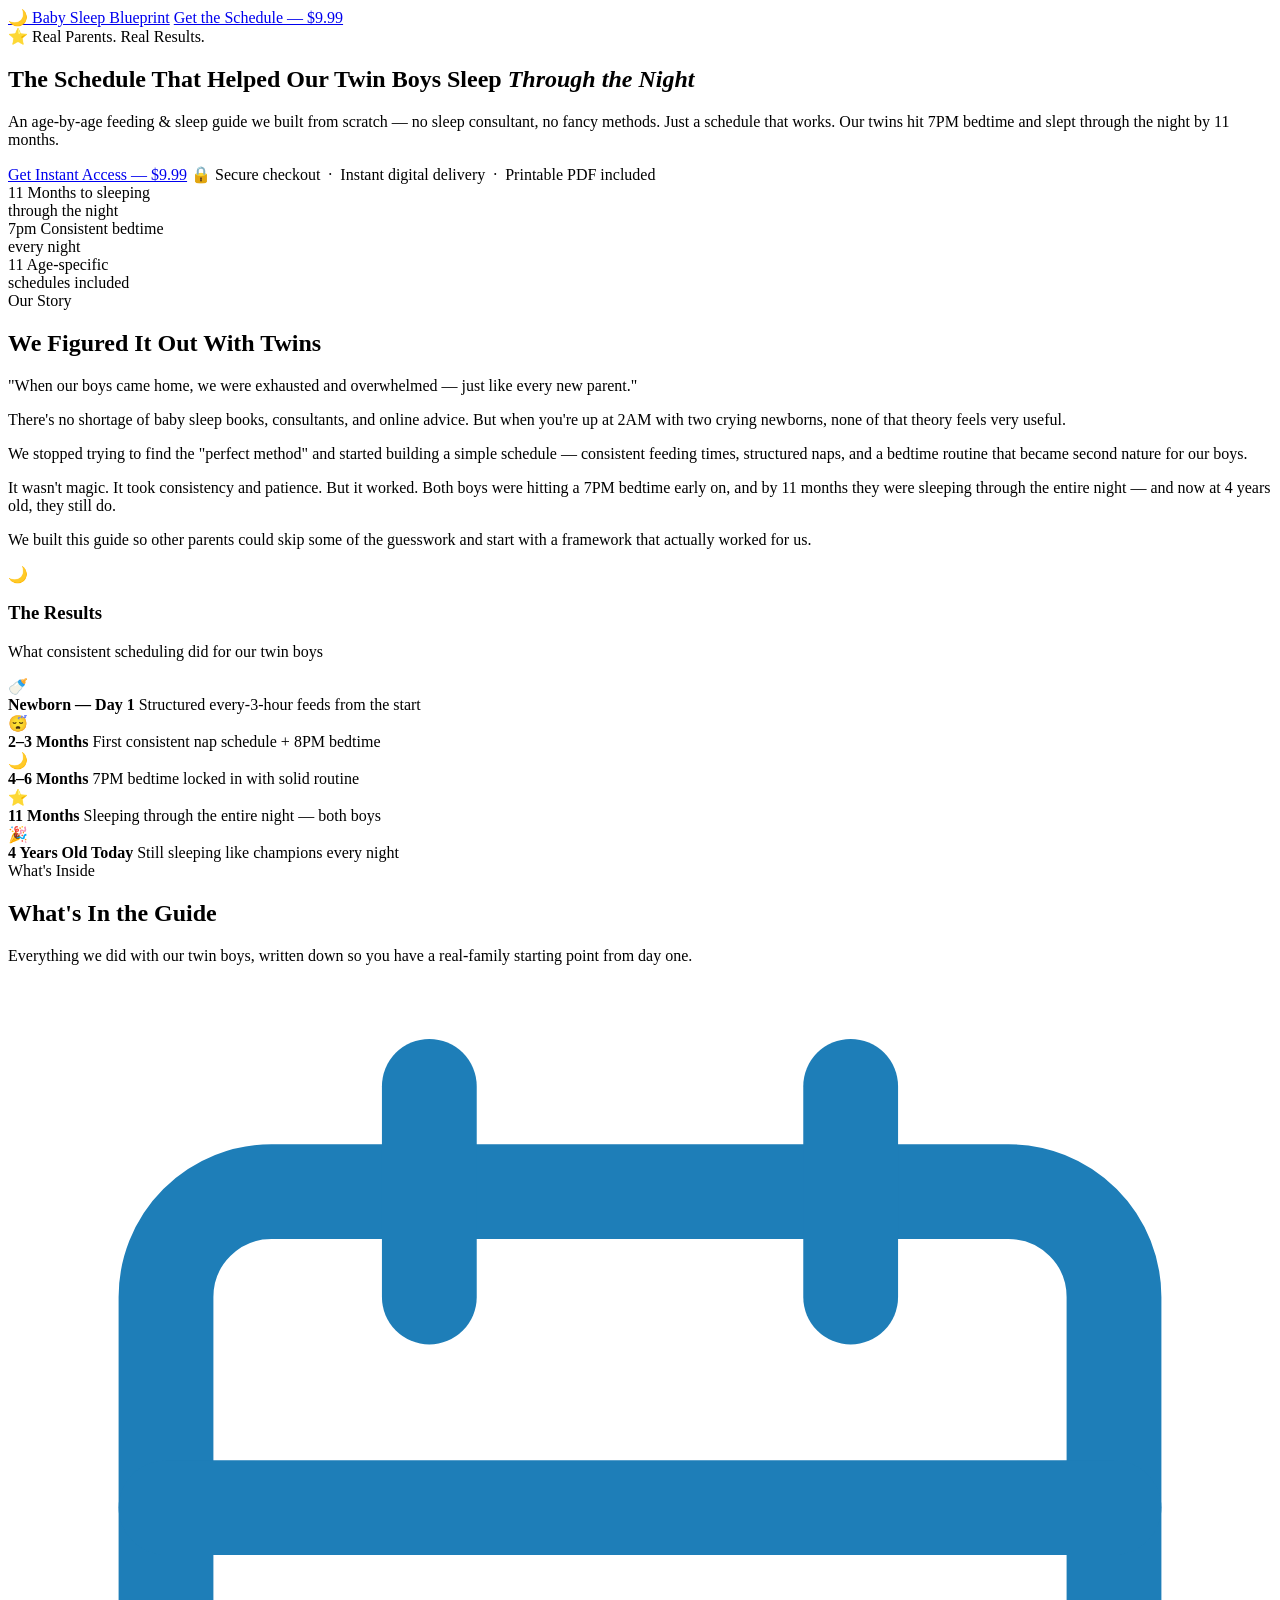
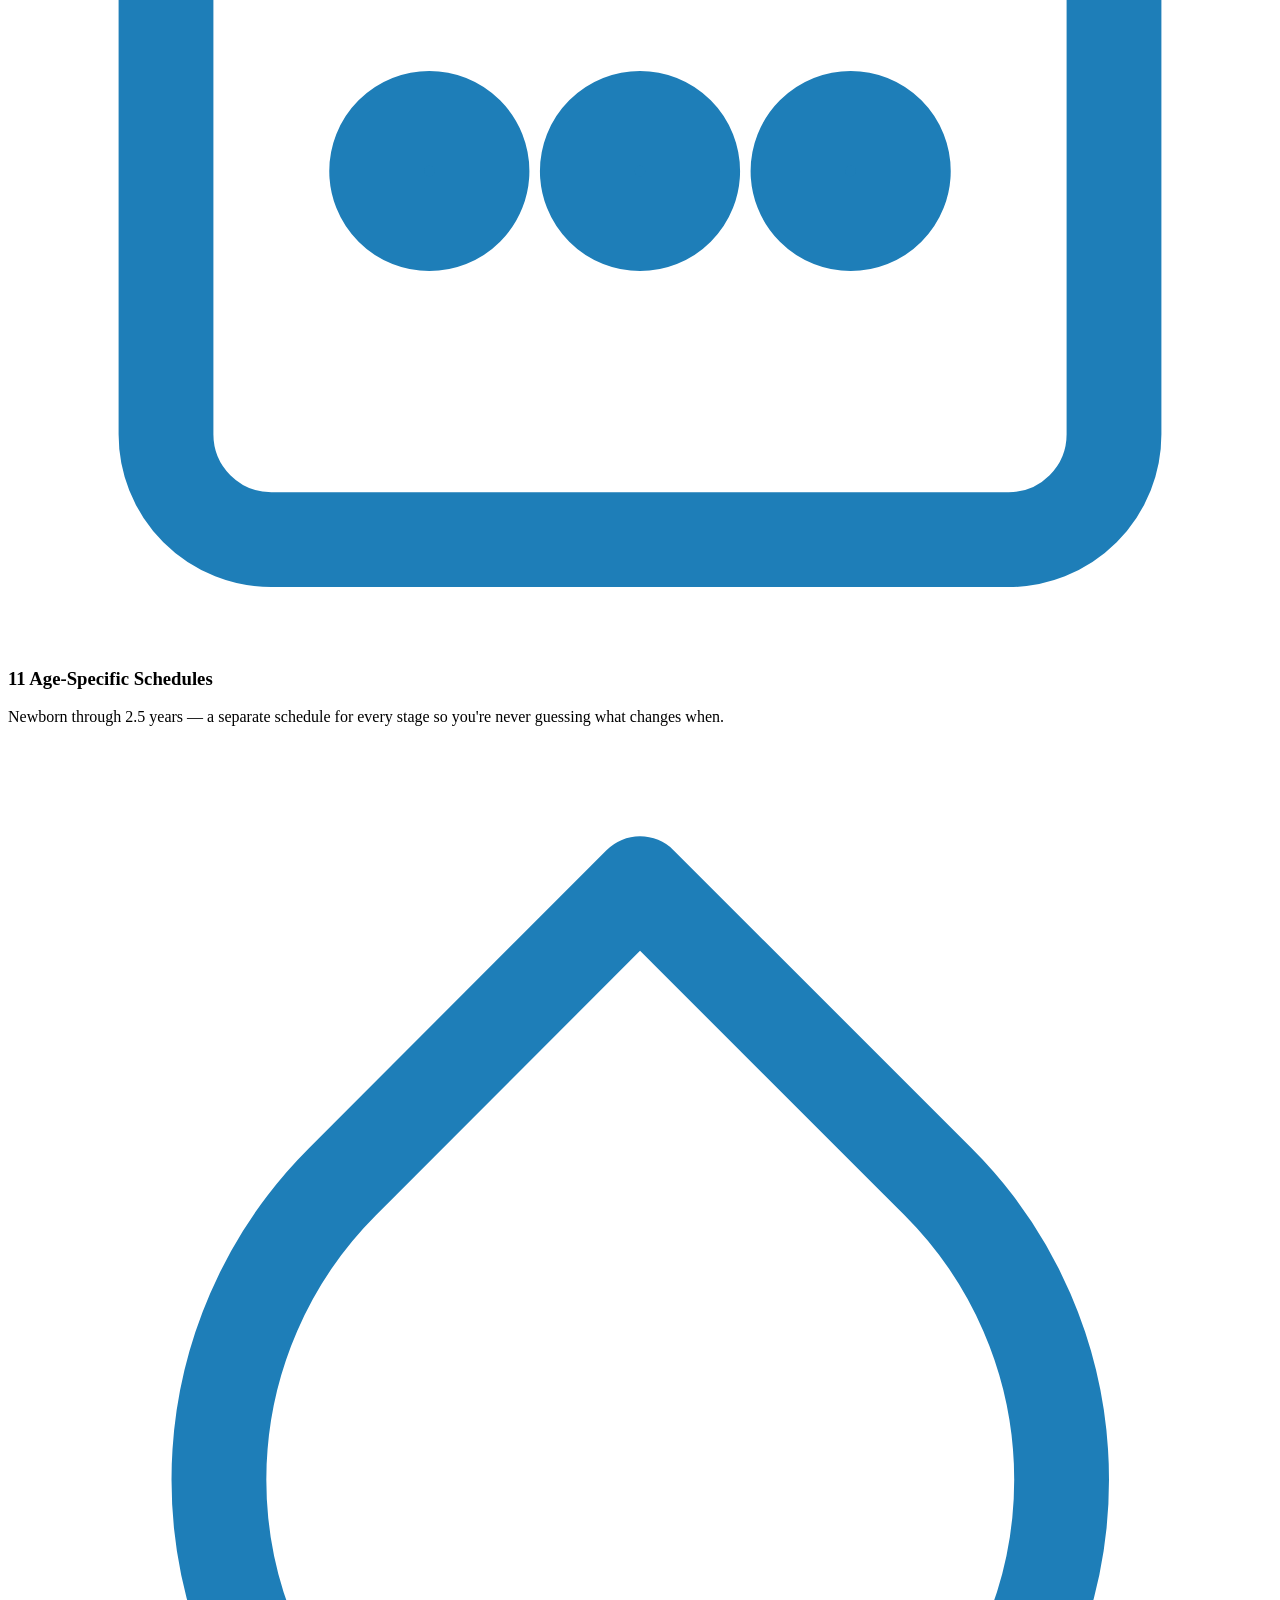
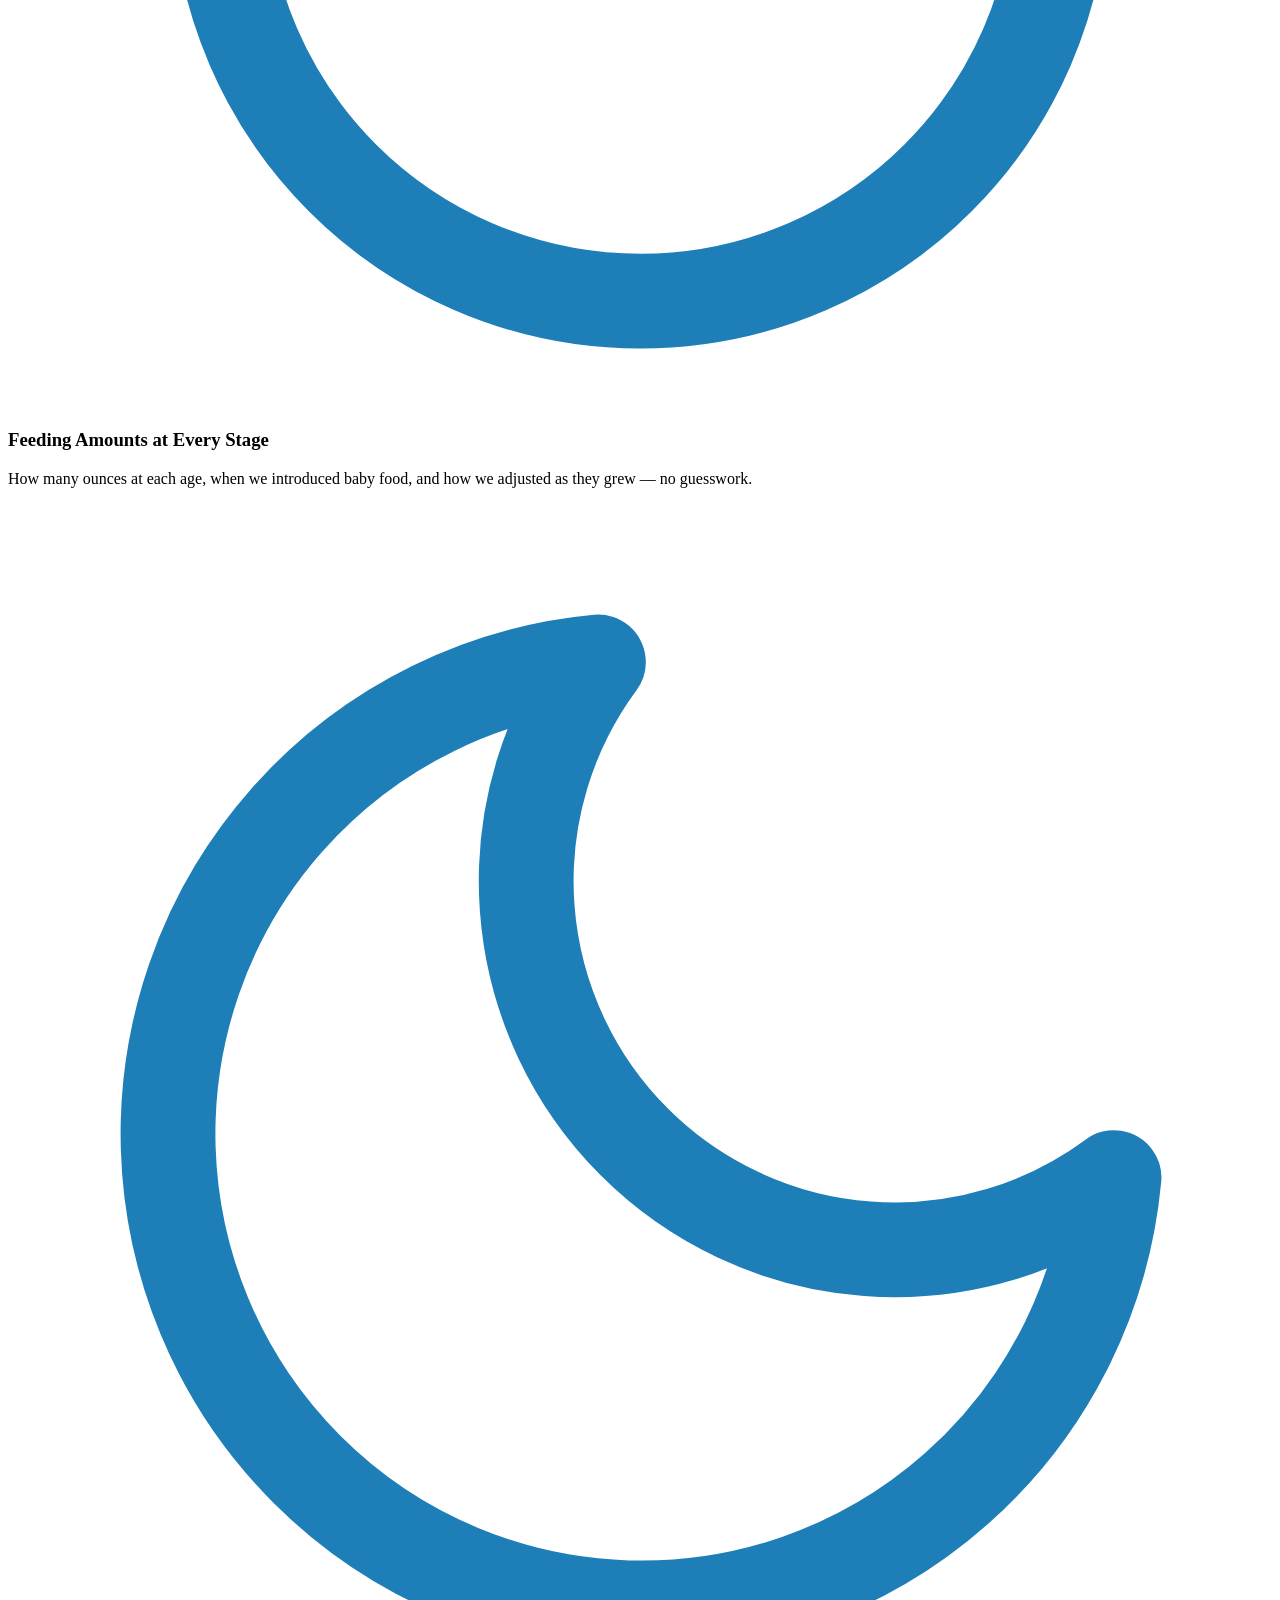
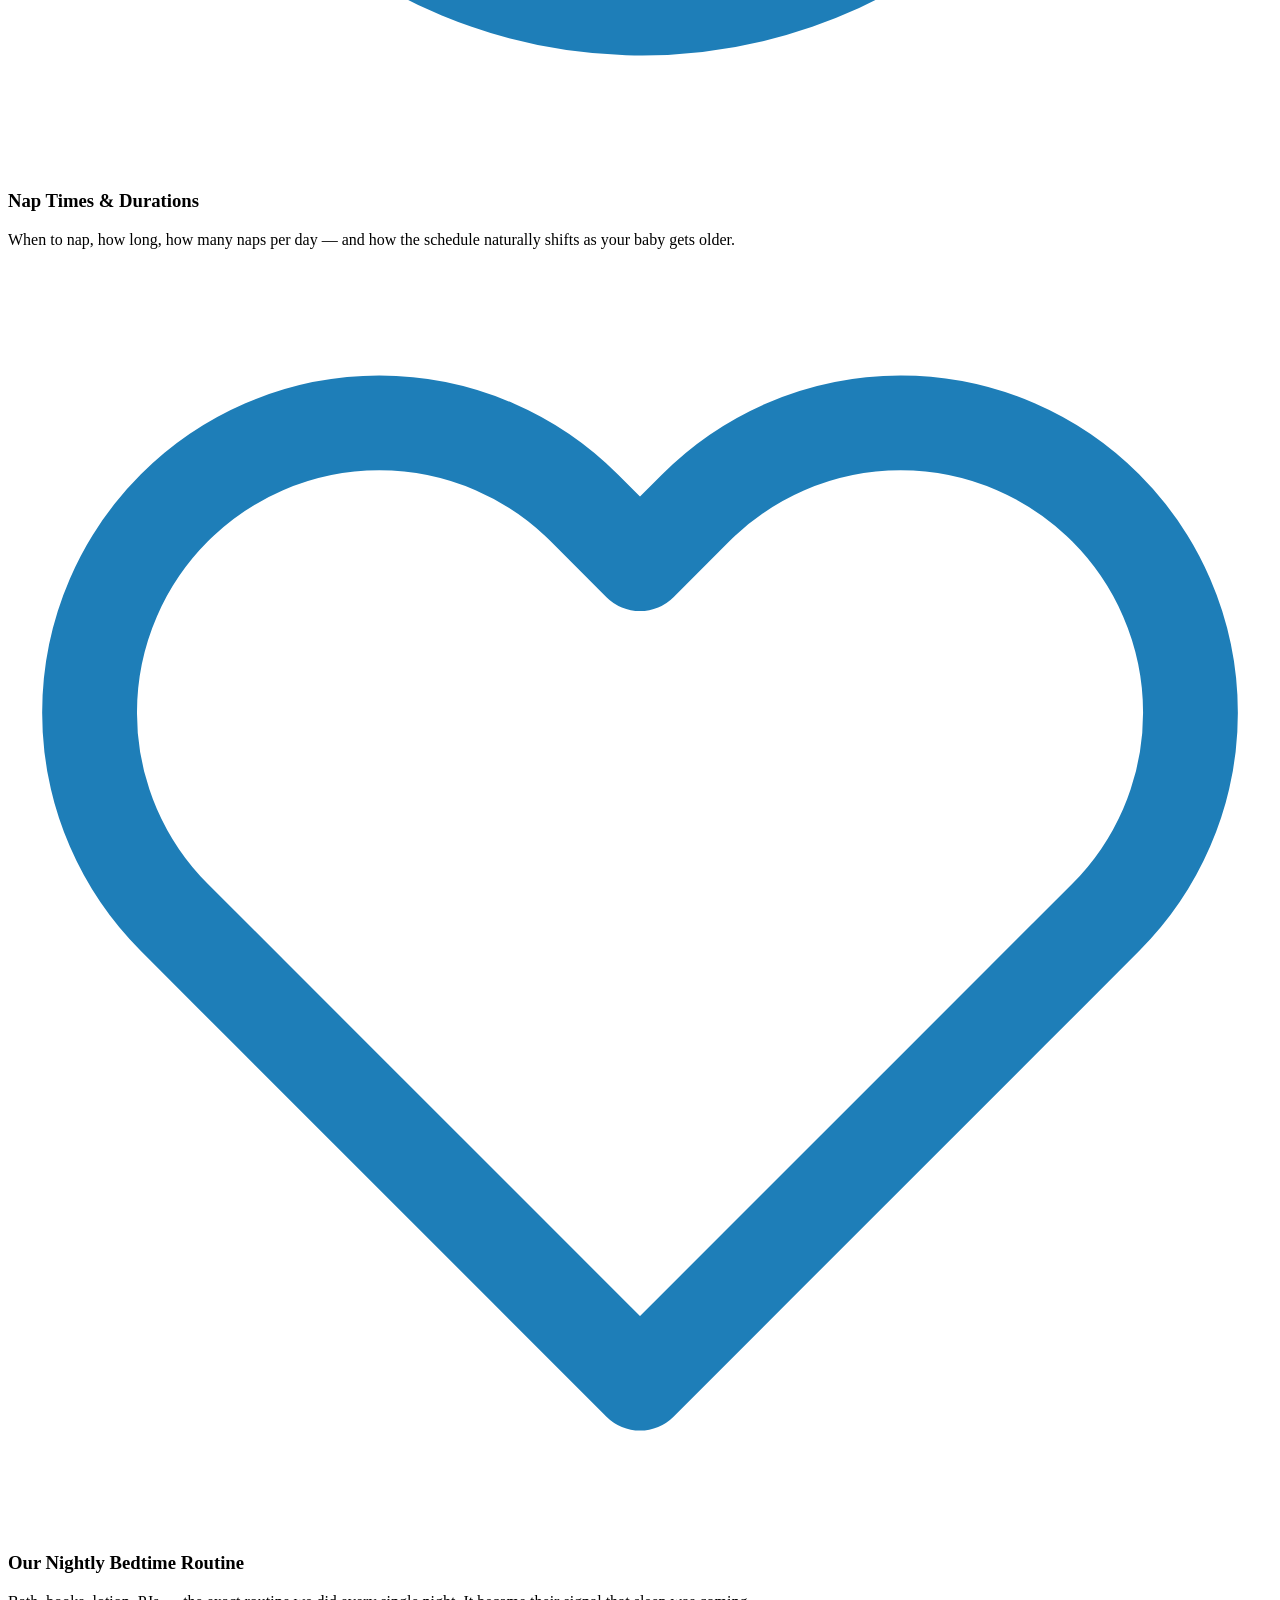
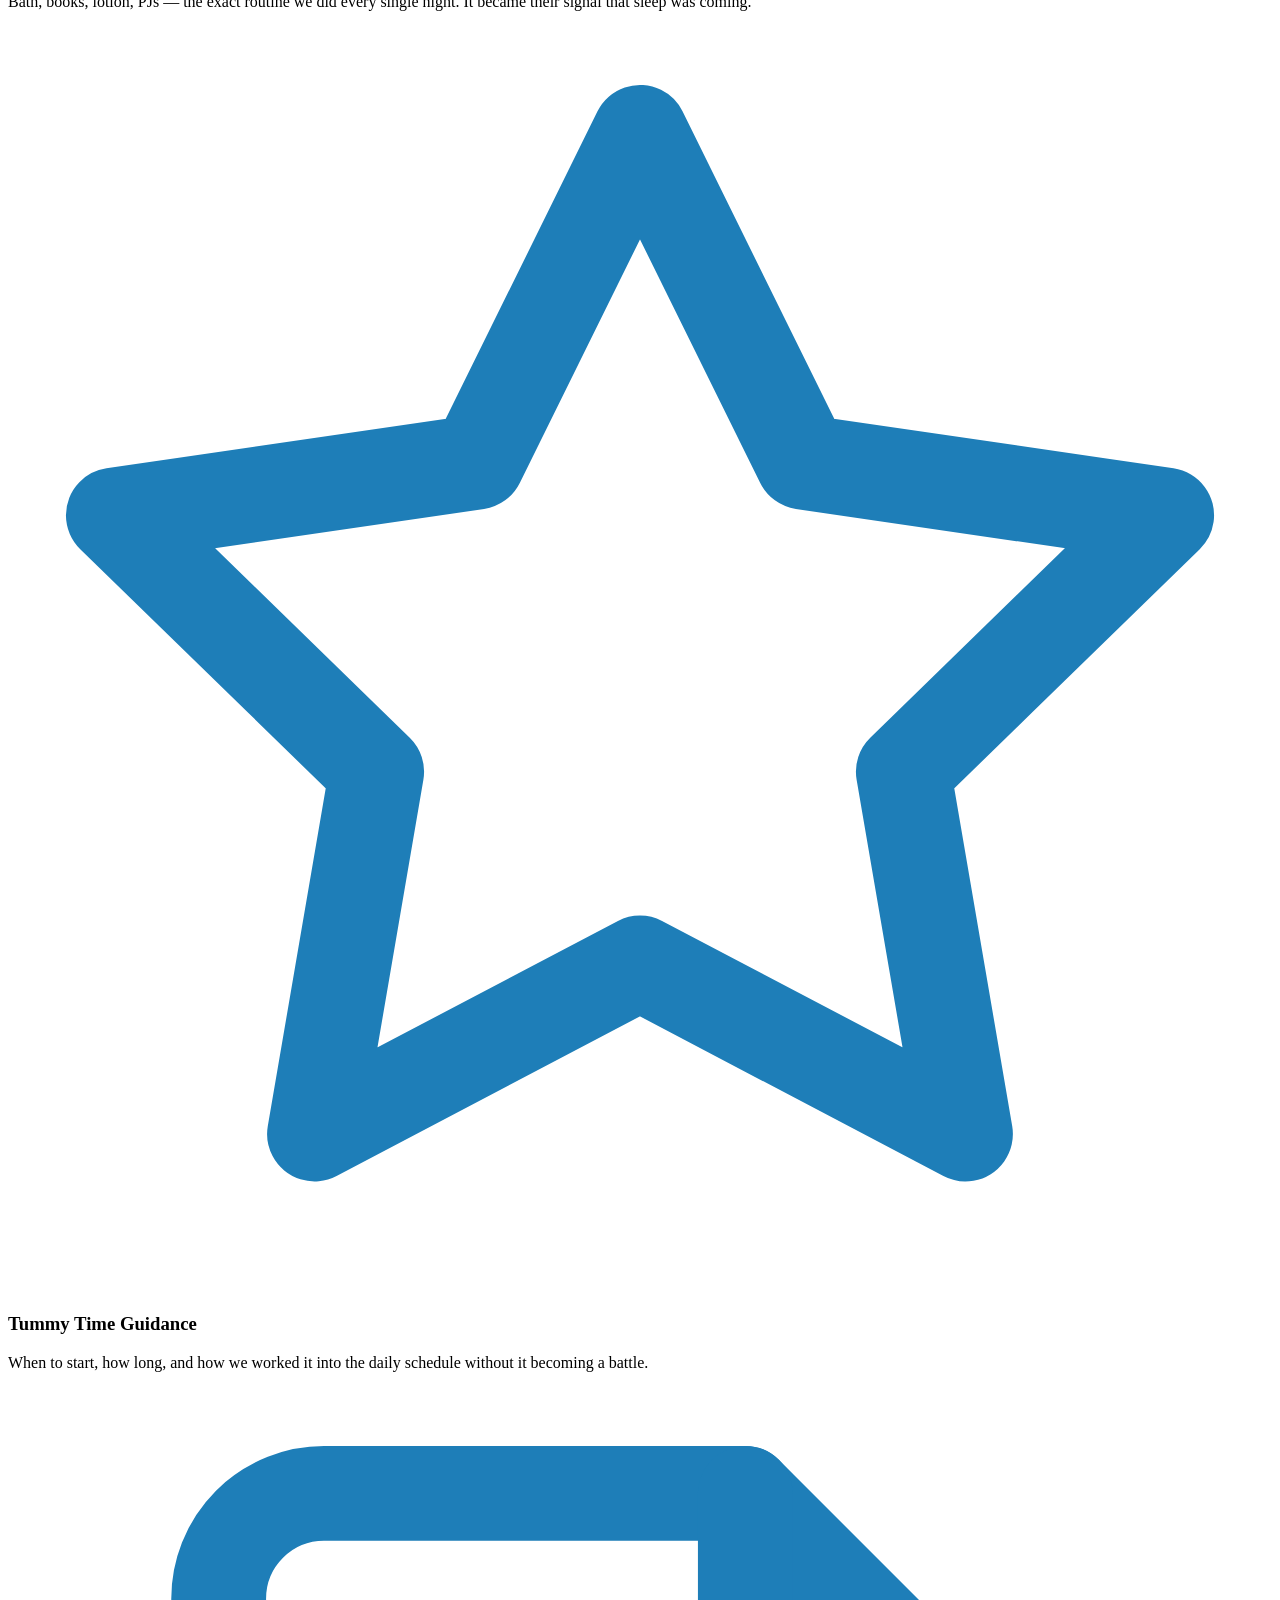
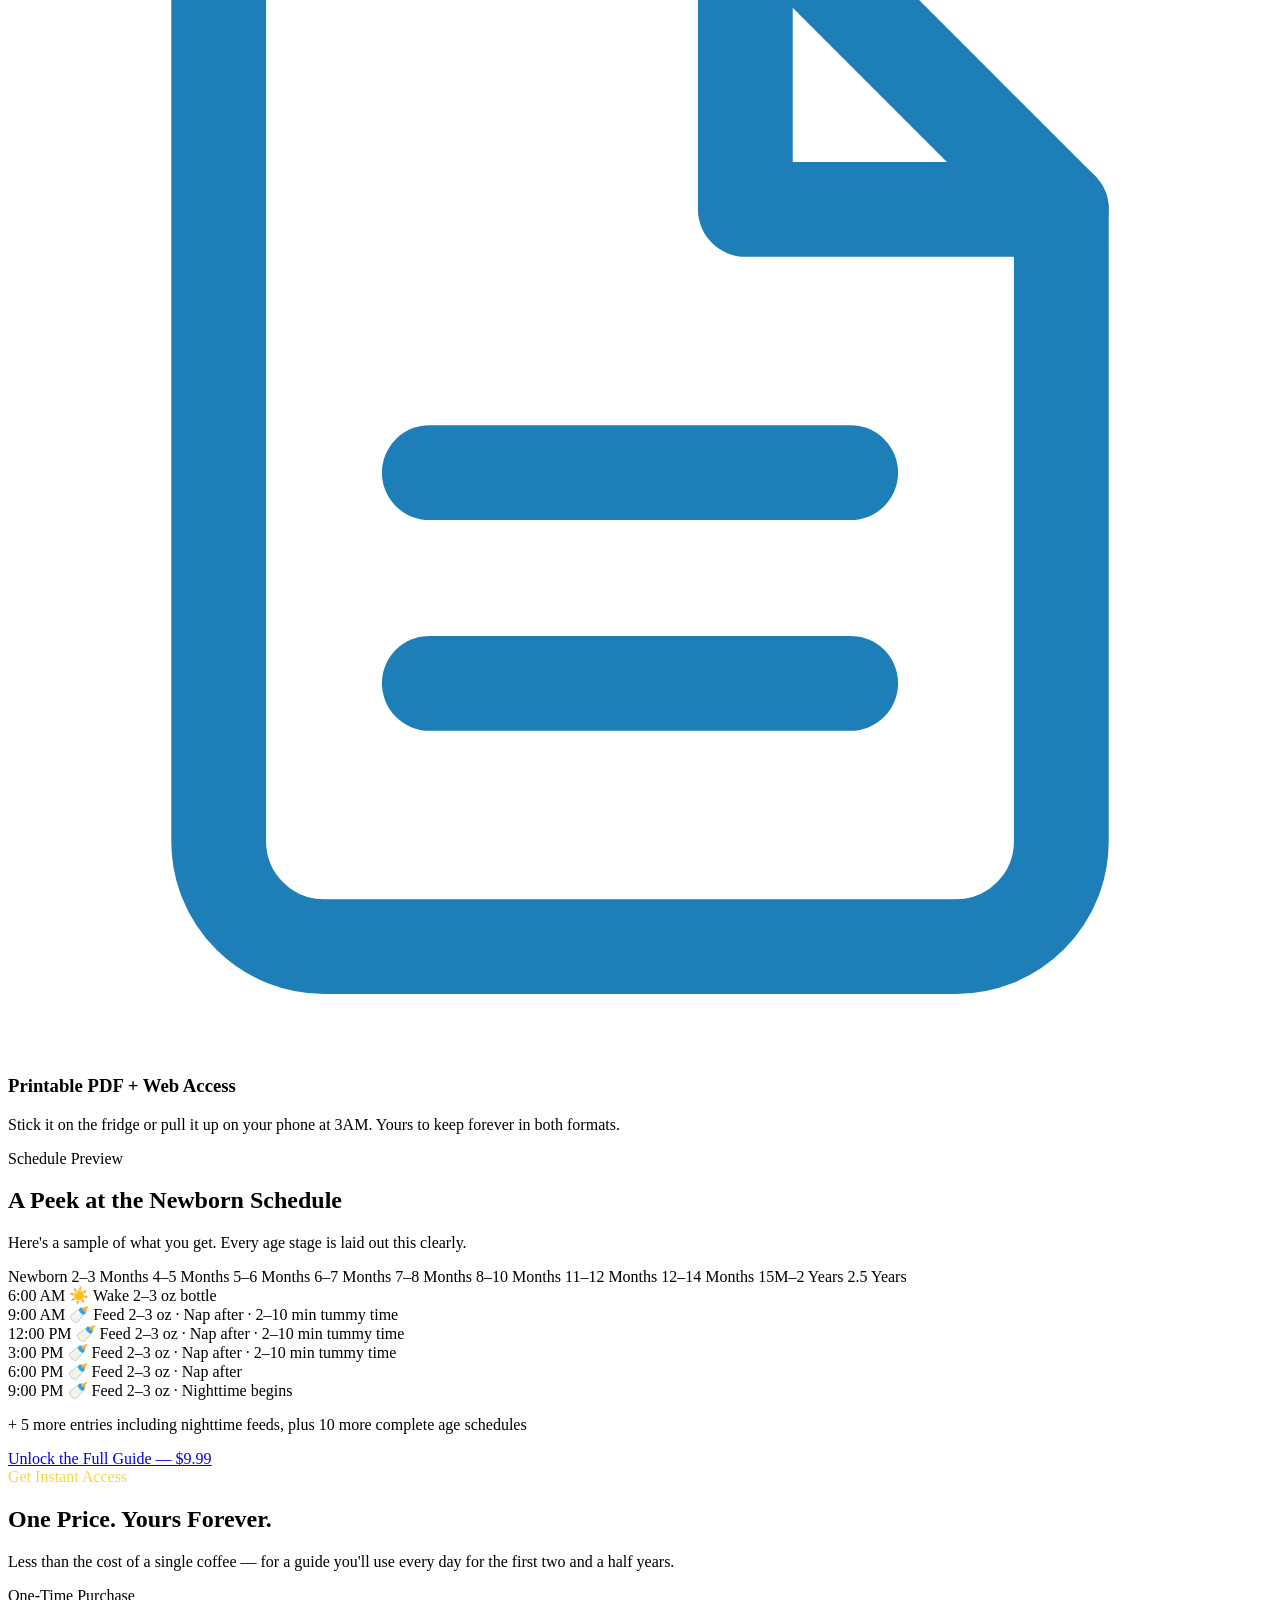
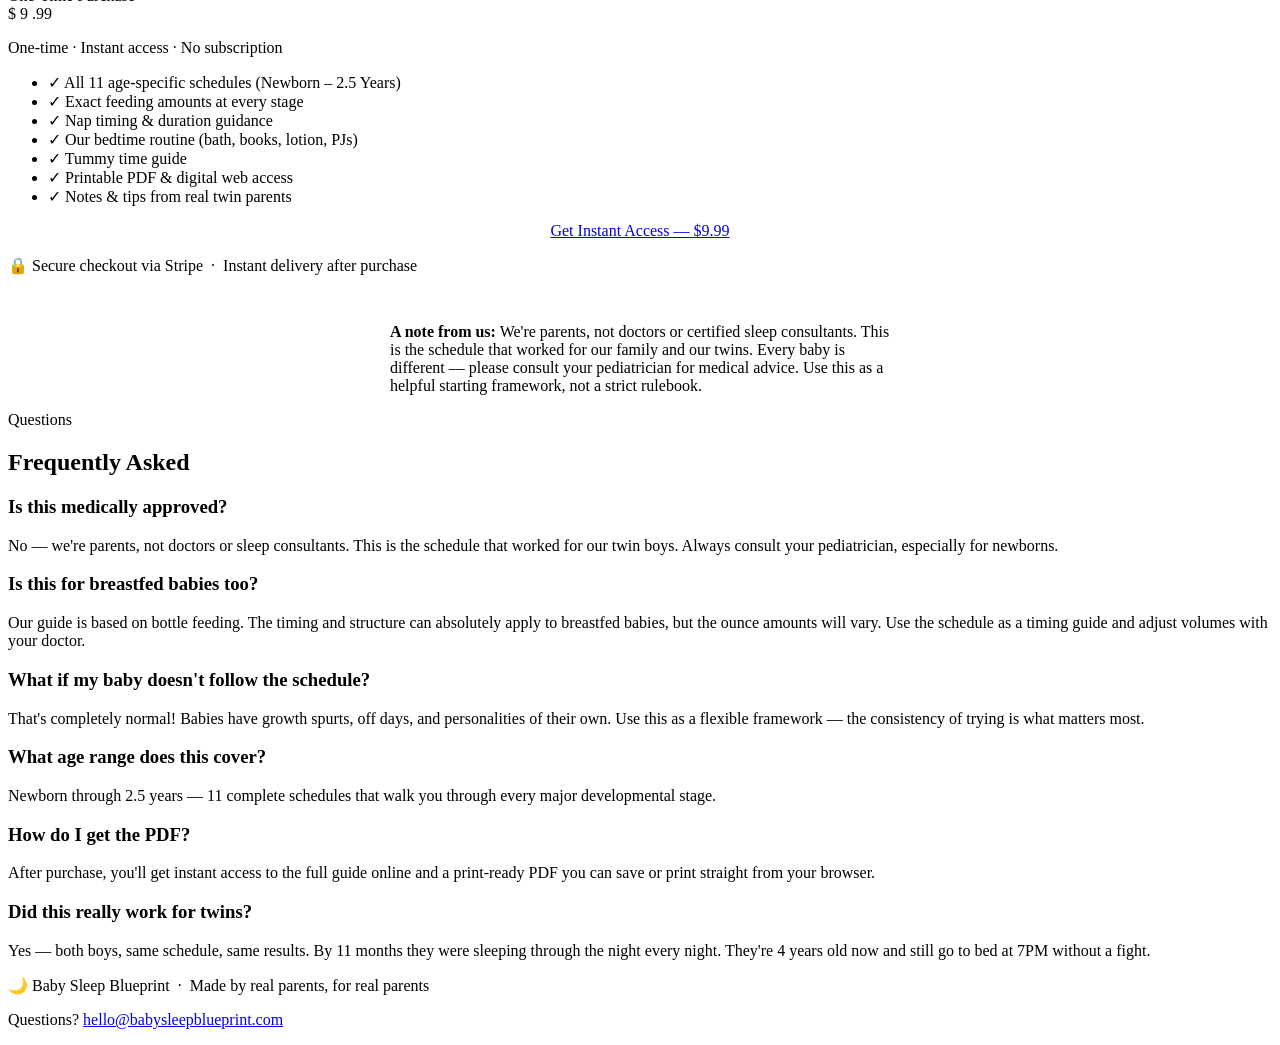
==== index.html @ e7034229 "Add files via upload" ====
<!DOCTYPE html>
<html lang="en">
<head>
  <meta charset="UTF-8">
  <meta name="viewport" content="width=device-width, initial-scale=1.0">
  <title>Baby Sleep Blueprint — The Schedule That Actually Worked</title>
  <meta name="description" content="An age-by-age feeding and sleep schedule from real parents. Our twins were sleeping through the night by 11 months with a 7PM bedtime. Newborn through 2.5 years.">
  <link rel="stylesheet" href="style.css">
</head>
<body>

<!-- NAV -->
<nav class="nav">
  <a href="index.html" class="nav-logo"><span>🌙</span> Baby Sleep Blueprint</a>
  <a href="#pricing" class="btn btn-primary">Get the Schedule — $9.99</a>
</nav>

<!-- HERO -->
<section class="hero">
  <div class="hero-inner">
    <div class="hero-badge">⭐ Real Parents. Real Results.</div>
    <h1>The Schedule That Helped Our Twin Boys Sleep <em>Through the Night</em></h1>
    <p>An age-by-age feeding &amp; sleep guide we built from scratch — no sleep consultant, no fancy methods. Just a schedule that works. Our twins hit 7PM bedtime and slept through the night by 11 months.</p>
    <div class="hero-cta-group">
      <a href="#pricing" class="btn btn-primary-lg">Get Instant Access — $9.99</a>
      <span class="hero-trust">🔒 Secure checkout &nbsp;·&nbsp; Instant digital delivery &nbsp;·&nbsp; Printable PDF included</span>
    </div>
    <div class="hero-stats">
      <div class="hero-stat">
        <span class="hero-stat-num">11</span>
        <span class="hero-stat-label">Months to sleeping<br>through the night</span>
      </div>
      <div class="hero-stat">
        <span class="hero-stat-num">7pm</span>
        <span class="hero-stat-label">Consistent bedtime<br>every night</span>
      </div>
      <div class="hero-stat">
        <span class="hero-stat-num">11</span>
        <span class="hero-stat-label">Age-specific<br>schedules included</span>
      </div>
    </div>
  </div>
</section>

<!-- STORY -->
<section class="story">
  <div class="section-inner">
    <div class="story-grid">
      <div class="story-text">
        <span class="section-label">Our Story</span>
        <h2 class="section-title">We Figured It Out With Twins</h2>
        <div class="story-quote">"When our boys came home, we were exhausted and overwhelmed — just like every new parent."</div>
        <p>There's no shortage of baby sleep books, consultants, and online advice. But when you're up at 2AM with two crying newborns, none of that theory feels very useful.</p>
        <p>We stopped trying to find the "perfect method" and started building a simple schedule — consistent feeding times, structured naps, and a bedtime routine that became second nature for our boys.</p>
        <p>It wasn't magic. It took consistency and patience. But it worked. Both boys were hitting a 7PM bedtime early on, and by 11 months they were sleeping through the entire night — and now at 4 years old, they still do.</p>
        <p>We built this guide so other parents could skip some of the guesswork and start with a framework that actually worked for us.</p>
      </div>
      <div class="story-visual">
        <span class="moon">🌙</span>
        <h3>The Results</h3>
        <p>What consistent scheduling did for our twin boys</p>
        <div class="story-milestones">
          <div class="milestone">
            <span class="milestone-icon">🍼</span>
            <div class="milestone-text">
              <strong>Newborn — Day 1</strong>
              Structured every-3-hour feeds from the start
            </div>
          </div>
          <div class="milestone">
            <span class="milestone-icon">😴</span>
            <div class="milestone-text">
              <strong>2–3 Months</strong>
              First consistent nap schedule + 8PM bedtime
            </div>
          </div>
          <div class="milestone">
            <span class="milestone-icon">🌙</span>
            <div class="milestone-text">
              <strong>4–6 Months</strong>
              7PM bedtime locked in with solid routine
            </div>
          </div>
          <div class="milestone">
            <span class="milestone-icon">⭐</span>
            <div class="milestone-text">
              <strong>11 Months</strong>
              Sleeping through the entire night — both boys
            </div>
          </div>
          <div class="milestone">
            <span class="milestone-icon">🎉</span>
            <div class="milestone-text">
              <strong>4 Years Old Today</strong>
              Still sleeping like champions every night
            </div>
          </div>
        </div>
      </div>
    </div>
  </div>
</section>

<!-- WHAT'S INSIDE -->
<section class="whats-inside">
  <div class="section-inner">
    <div class="text-center">
      <span class="section-label">What's Inside</span>
      <h2 class="section-title">What's In the Guide</h2>
      <p class="section-sub">Everything we did with our twin boys, written down so you have a real-family starting point from day one.</p>
    </div>
    <div class="features-grid">
      <div class="feature-card">
        <div class="feature-icon-wrap">
          <svg viewBox="0 0 24 24" fill="none" stroke="#1E7EB8" stroke-width="1.8" stroke-linecap="round" stroke-linejoin="round"><rect x="3" y="4" width="18" height="18" rx="2"/><line x1="16" y1="2" x2="16" y2="6"/><line x1="8" y1="2" x2="8" y2="6"/><line x1="3" y1="10" x2="21" y2="10"/><circle cx="8" cy="15" r="1" fill="#1E7EB8"/><circle cx="12" cy="15" r="1" fill="#1E7EB8"/><circle cx="16" cy="15" r="1" fill="#1E7EB8"/></svg>
        </div>
        <h3>11 Age-Specific Schedules</h3>
        <p>Newborn through 2.5 years — a separate schedule for every stage so you're never guessing what changes when.</p>
      </div>
      <div class="feature-card">
        <div class="feature-icon-wrap">
          <svg viewBox="0 0 24 24" fill="none" stroke="#1E7EB8" stroke-width="1.8" stroke-linecap="round" stroke-linejoin="round"><path d="M12 2.69l5.66 5.66a8 8 0 1 1-11.31 0z"/></svg>
        </div>
        <h3>Feeding Amounts at Every Stage</h3>
        <p>How many ounces at each age, when we introduced baby food, and how we adjusted as they grew — no guesswork.</p>
      </div>
      <div class="feature-card">
        <div class="feature-icon-wrap">
          <svg viewBox="0 0 24 24" fill="none" stroke="#1E7EB8" stroke-width="1.8" stroke-linecap="round" stroke-linejoin="round"><path d="M21 12.79A9 9 0 1 1 11.21 3 7 7 0 0 0 21 12.79z"/></svg>
        </div>
        <h3>Nap Times &amp; Durations</h3>
        <p>When to nap, how long, how many naps per day — and how the schedule naturally shifts as your baby gets older.</p>
      </div>
      <div class="feature-card">
        <div class="feature-icon-wrap">
          <svg viewBox="0 0 24 24" fill="none" stroke="#1E7EB8" stroke-width="1.8" stroke-linecap="round" stroke-linejoin="round"><path d="M20.84 4.61a5.5 5.5 0 0 0-7.78 0L12 5.67l-1.06-1.06a5.5 5.5 0 0 0-7.78 7.78l1.06 1.06L12 21.23l7.78-7.78 1.06-1.06a5.5 5.5 0 0 0 0-7.78z"/></svg>
        </div>
        <h3>Our Nightly Bedtime Routine</h3>
        <p>Bath, books, lotion, PJs — the exact routine we did every single night. It became their signal that sleep was coming.</p>
      </div>
      <div class="feature-card">
        <div class="feature-icon-wrap">
          <svg viewBox="0 0 24 24" fill="none" stroke="#1E7EB8" stroke-width="1.8" stroke-linecap="round" stroke-linejoin="round"><polygon points="12 2 15.09 8.26 22 9.27 17 14.14 18.18 21.02 12 17.77 5.82 21.02 7 14.14 2 9.27 8.91 8.26 12 2"/></svg>
        </div>
        <h3>Tummy Time Guidance</h3>
        <p>When to start, how long, and how we worked it into the daily schedule without it becoming a battle.</p>
      </div>
      <div class="feature-card">
        <div class="feature-icon-wrap">
          <svg viewBox="0 0 24 24" fill="none" stroke="#1E7EB8" stroke-width="1.8" stroke-linecap="round" stroke-linejoin="round"><path d="M14 2H6a2 2 0 0 0-2 2v16a2 2 0 0 0 2 2h12a2 2 0 0 0 2-2V8z"/><polyline points="14 2 14 8 20 8"/><line x1="16" y1="13" x2="8" y2="13"/><line x1="16" y1="17" x2="8" y2="17"/></svg>
        </div>
        <h3>Printable PDF + Web Access</h3>
        <p>Stick it on the fridge or pull it up on your phone at 3AM. Yours to keep forever in both formats.</p>
      </div>
    </div>
  </div>
</section>

<!-- PREVIEW -->
<section class="preview">
  <div class="section-inner">
    <div class="text-center">
      <span class="section-label">Schedule Preview</span>
      <h2 class="section-title">A Peek at the Newborn Schedule</h2>
      <p class="section-sub">Here's a sample of what you get. Every age stage is laid out this clearly.</p>
    </div>
    <div class="age-tabs">
      <span class="age-tab active">Newborn</span>
      <span class="age-tab">2–3 Months</span>
      <span class="age-tab">4–5 Months</span>
      <span class="age-tab">5–6 Months</span>
      <span class="age-tab">6–7 Months</span>
      <span class="age-tab">7–8 Months</span>
      <span class="age-tab">8–10 Months</span>
      <span class="age-tab">11–12 Months</span>
      <span class="age-tab">12–14 Months</span>
      <span class="age-tab">15M–2 Years</span>
      <span class="age-tab">2.5 Years</span>
    </div>
    <div class="preview-card">
      <div class="schedule-entries">
        <div class="preview-entry">
          <span class="preview-time">6:00 AM</span>
          <span class="preview-badge badge-wake">☀️ Wake</span>
          <span class="preview-note">2–3 oz bottle</span>
        </div>
        <div class="preview-entry">
          <span class="preview-time">9:00 AM</span>
          <span class="preview-badge badge-feed">🍼 Feed</span>
          <span class="preview-note">2–3 oz · Nap after · 2–10 min tummy time</span>
        </div>
        <div class="preview-entry">
          <span class="preview-time">12:00 PM</span>
          <span class="preview-badge badge-feed">🍼 Feed</span>
          <span class="preview-note">2–3 oz · Nap after · 2–10 min tummy time</span>
        </div>
        <div class="preview-entry">
          <span class="preview-time">3:00 PM</span>
          <span class="preview-badge badge-feed">🍼 Feed</span>
          <span class="preview-note">2–3 oz · Nap after · 2–10 min tummy time</span>
        </div>
        <div class="preview-entry preview-blur">
          <span class="preview-time">6:00 PM</span>
          <span class="preview-badge badge-feed">🍼 Feed</span>
          <span class="preview-note">2–3 oz · Nap after</span>
        </div>
        <div class="preview-entry preview-blur">
          <span class="preview-time">9:00 PM</span>
          <span class="preview-badge badge-feed">🍼 Feed</span>
          <span class="preview-note">2–3 oz · Nighttime begins</span>
        </div>
      </div>
    </div>
    <div class="preview-overlay">
      <p>+ 5 more entries including nighttime feeds, plus 10 more complete age schedules</p>
      <a href="#pricing" class="btn btn-primary">Unlock the Full Guide — $9.99</a>
    </div>
  </div>
</section>

<!-- PRICING -->
<section class="pricing" id="pricing">
  <div class="section-inner">
    <div class="text-center">
      <span class="section-label" style="color:#FCD34D;">Get Instant Access</span>
      <h2 class="section-title">One Price. Yours Forever.</h2>
      <p class="section-sub">Less than the cost of a single coffee — for a guide you'll use every day for the first two and a half years.</p>
    </div>
    <div class="price-card">
      <div class="price-badge">One-Time Purchase</div>
      <div class="price-amount">
        <span class="price-dollar">$</span>
        <span class="price-number">9</span>
        <span class="price-cents">.99</span>
      </div>
      <p class="price-sub">One-time · Instant access · No subscription</p>
      <ul class="price-includes">
        <li><span class="price-check">✓</span> All 11 age-specific schedules (Newborn – 2.5 Years)</li>
        <li><span class="price-check">✓</span> Exact feeding amounts at every stage</li>
        <li><span class="price-check">✓</span> Nap timing &amp; duration guidance</li>
        <li><span class="price-check">✓</span> Our bedtime routine (bath, books, lotion, PJs)</li>
        <li><span class="price-check">✓</span> Tummy time guide</li>
        <li><span class="price-check">✓</span> Printable PDF &amp; digital web access</li>
        <li><span class="price-check">✓</span> Notes &amp; tips from real twin parents</li>
      </ul>
      <!-- Replace the href below with your Stripe Payment Link URL -->
      <a href="YOUR_STRIPE_PAYMENT_LINK_HERE" class="btn btn-primary-lg" style="width:100%; text-align:center; display:block;">
        Get Instant Access — $9.99
      </a>
      <p class="price-guarantee">🔒 Secure checkout via Stripe &nbsp;·&nbsp; Instant delivery after purchase</p>
    </div>

    <div class="disclaimer" style="margin: 48px auto 0; max-width: 500px;">
      <p><strong>A note from us:</strong> We're parents, not doctors or certified sleep consultants. This is the schedule that worked for our family and our twins. Every baby is different — please consult your pediatrician for medical advice. Use this as a helpful starting framework, not a strict rulebook.</p>
    </div>
  </div>
</section>

<!-- FAQ -->
<section class="faq">
  <div class="section-inner">
    <div class="text-center">
      <span class="section-label">Questions</span>
      <h2 class="section-title">Frequently Asked</h2>
    </div>
    <div class="faq-list">
      <div class="faq-item">
        <h3>Is this medically approved?</h3>
        <p>No — we're parents, not doctors or sleep consultants. This is the schedule that worked for our twin boys. Always consult your pediatrician, especially for newborns.</p>
      </div>
      <div class="faq-item">
        <h3>Is this for breastfed babies too?</h3>
        <p>Our guide is based on bottle feeding. The timing and structure can absolutely apply to breastfed babies, but the ounce amounts will vary. Use the schedule as a timing guide and adjust volumes with your doctor.</p>
      </div>
      <div class="faq-item">
        <h3>What if my baby doesn't follow the schedule?</h3>
        <p>That's completely normal! Babies have growth spurts, off days, and personalities of their own. Use this as a flexible framework — the consistency of trying is what matters most.</p>
      </div>
      <div class="faq-item">
        <h3>What age range does this cover?</h3>
        <p>Newborn through 2.5 years — 11 complete schedules that walk you through every major developmental stage.</p>
      </div>
      <div class="faq-item">
        <h3>How do I get the PDF?</h3>
        <p>After purchase, you'll get instant access to the full guide online and a print-ready PDF you can save or print straight from your browser.</p>
      </div>
      <div class="faq-item">
        <h3>Did this really work for twins?</h3>
        <p>Yes — both boys, same schedule, same results. By 11 months they were sleeping through the night every night. They're 4 years old now and still go to bed at 7PM without a fight.</p>
      </div>
    </div>
  </div>
</section>

<!-- FOOTER -->
<footer>
  <p>🌙 Baby Sleep Blueprint &nbsp;·&nbsp; Made by real parents, for real parents</p>
  <p style="margin-top:8px;">Questions? <a href="mailto:hello@babysleepblueprint.com">hello@babysleepblueprint.com</a></p>
</footer>

</body>
</html>
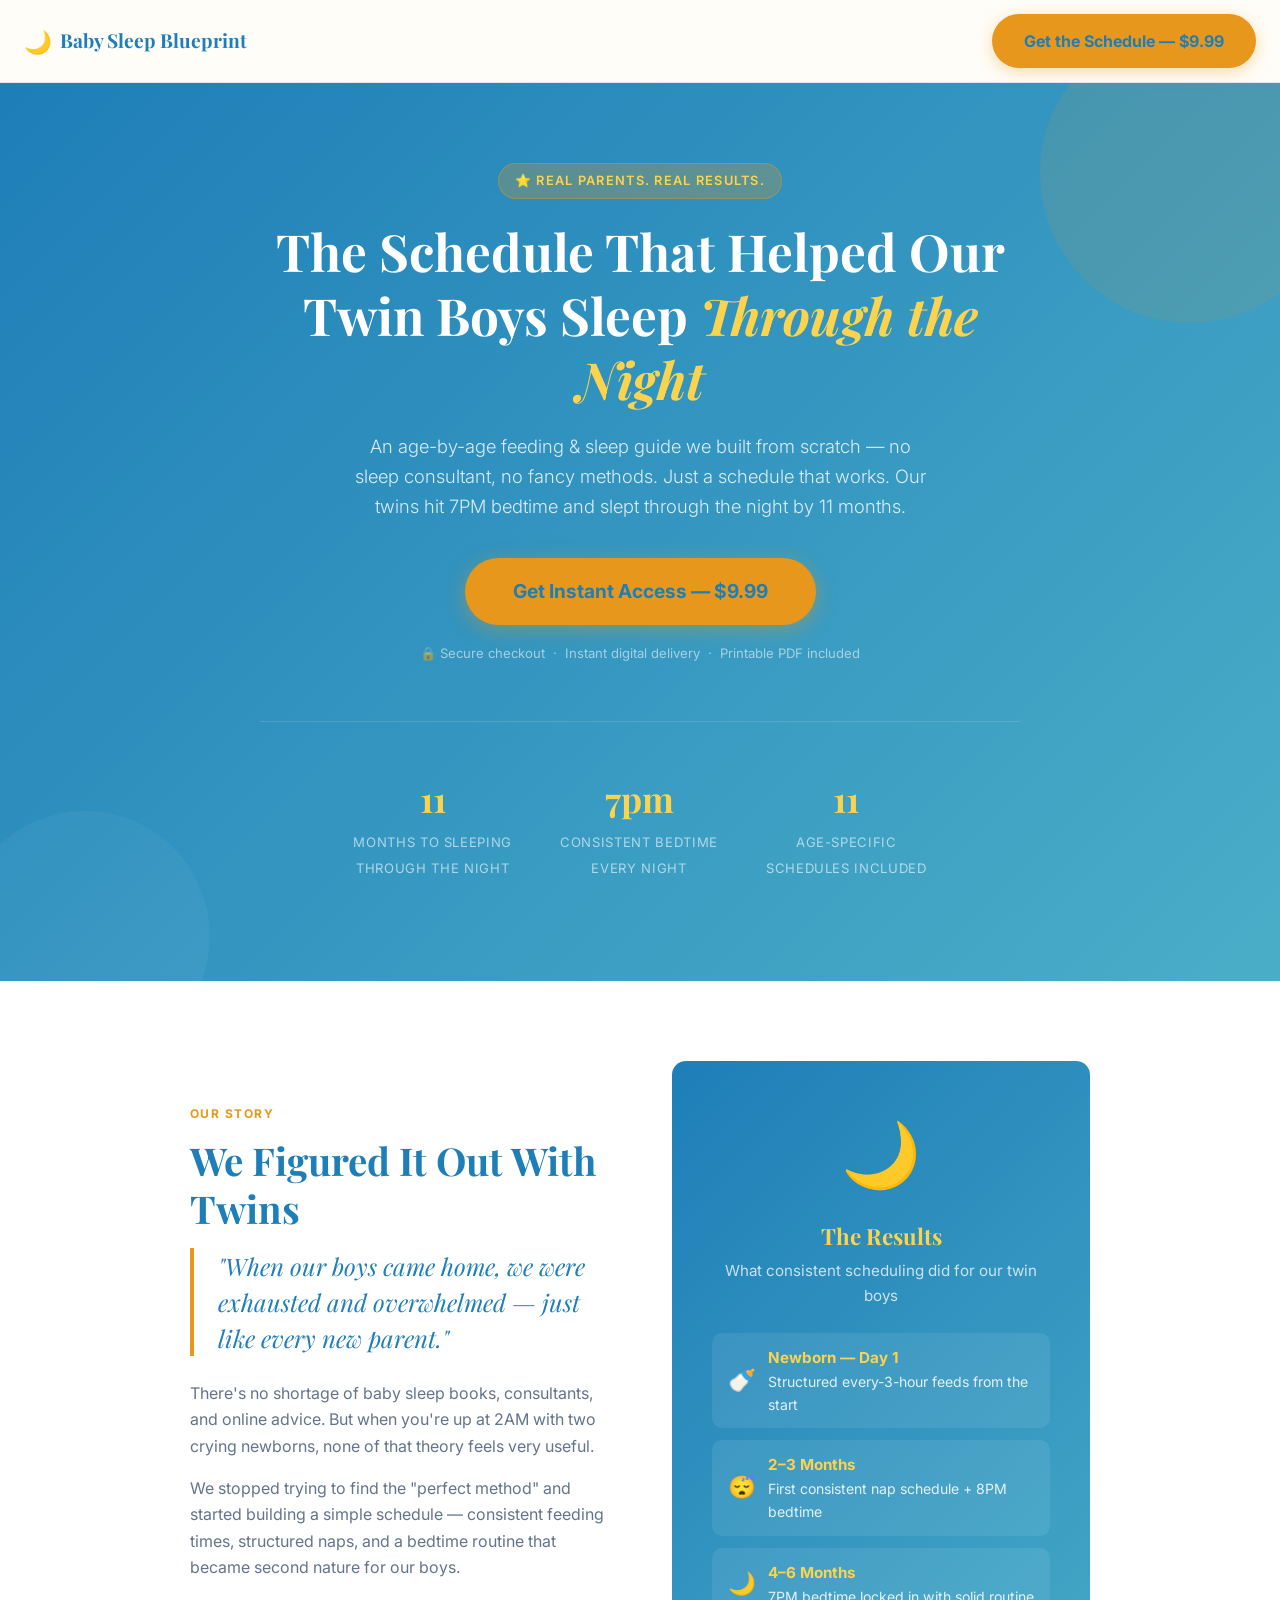
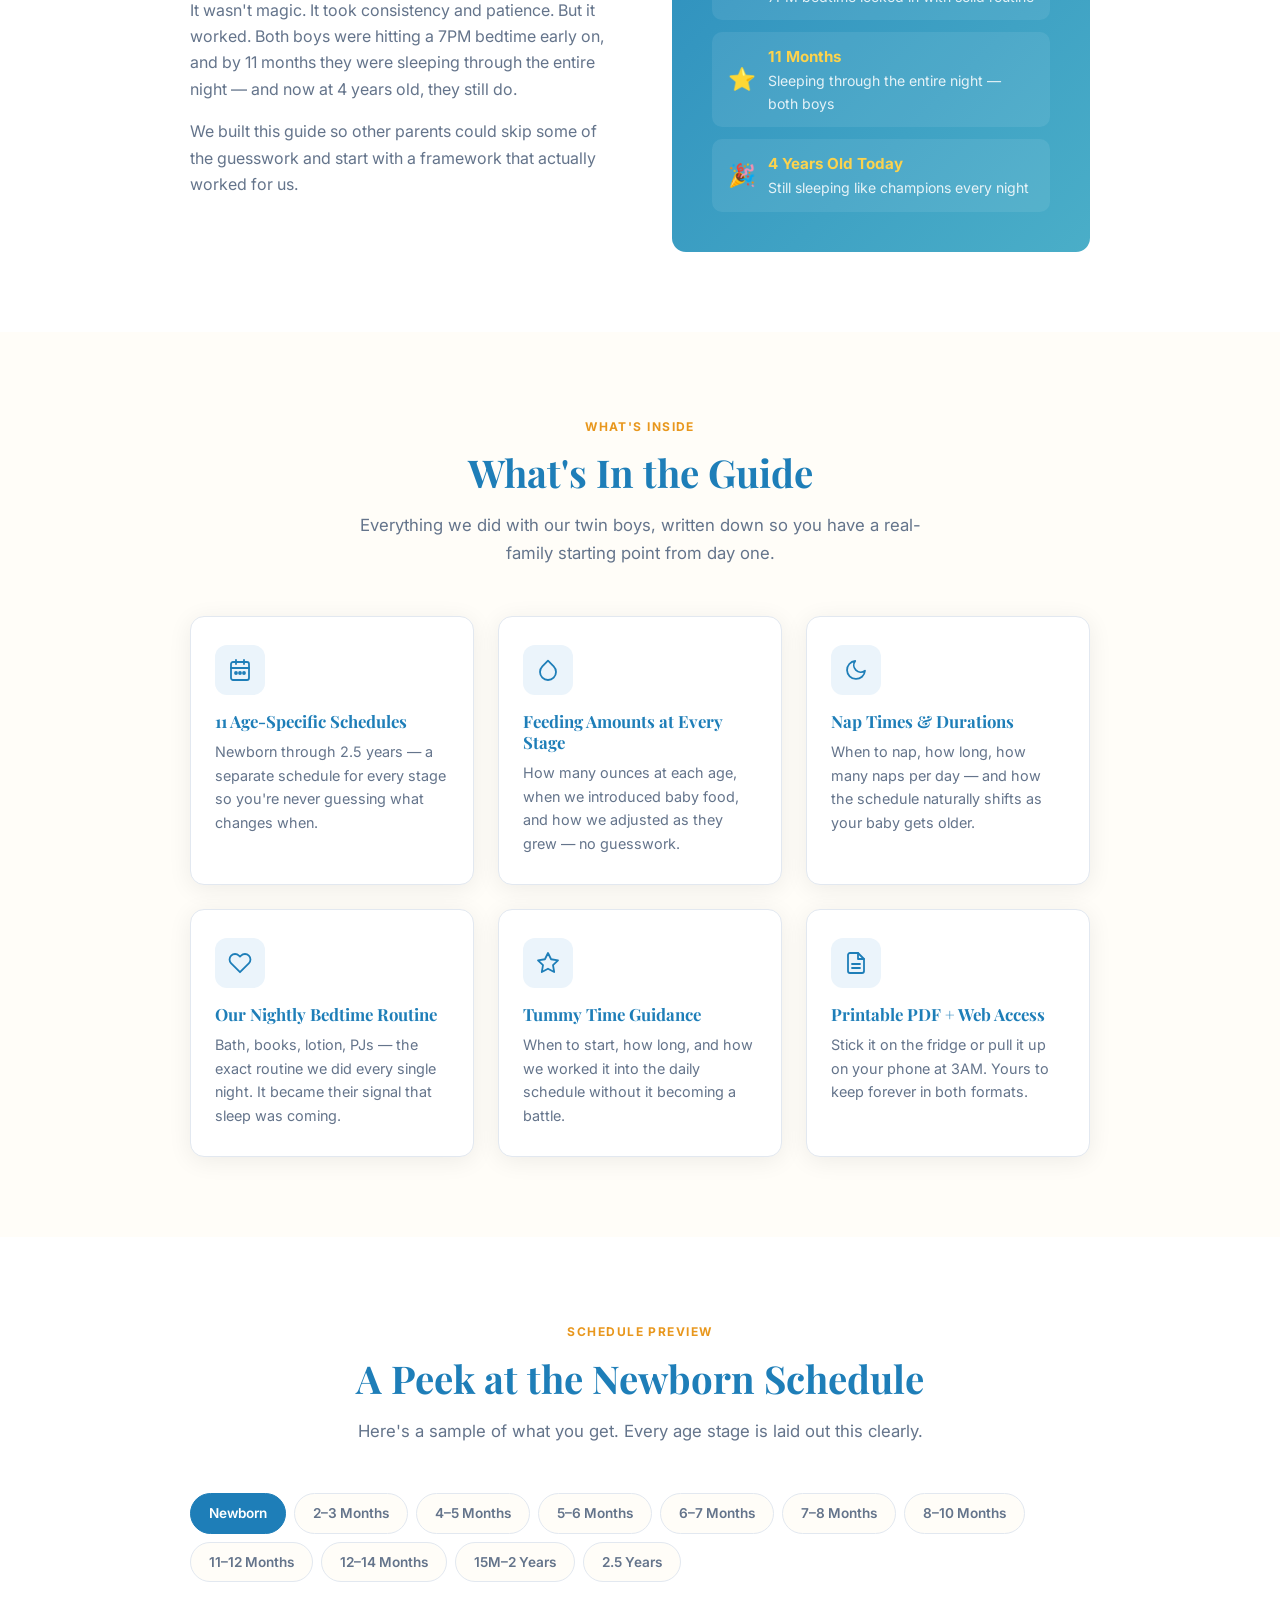
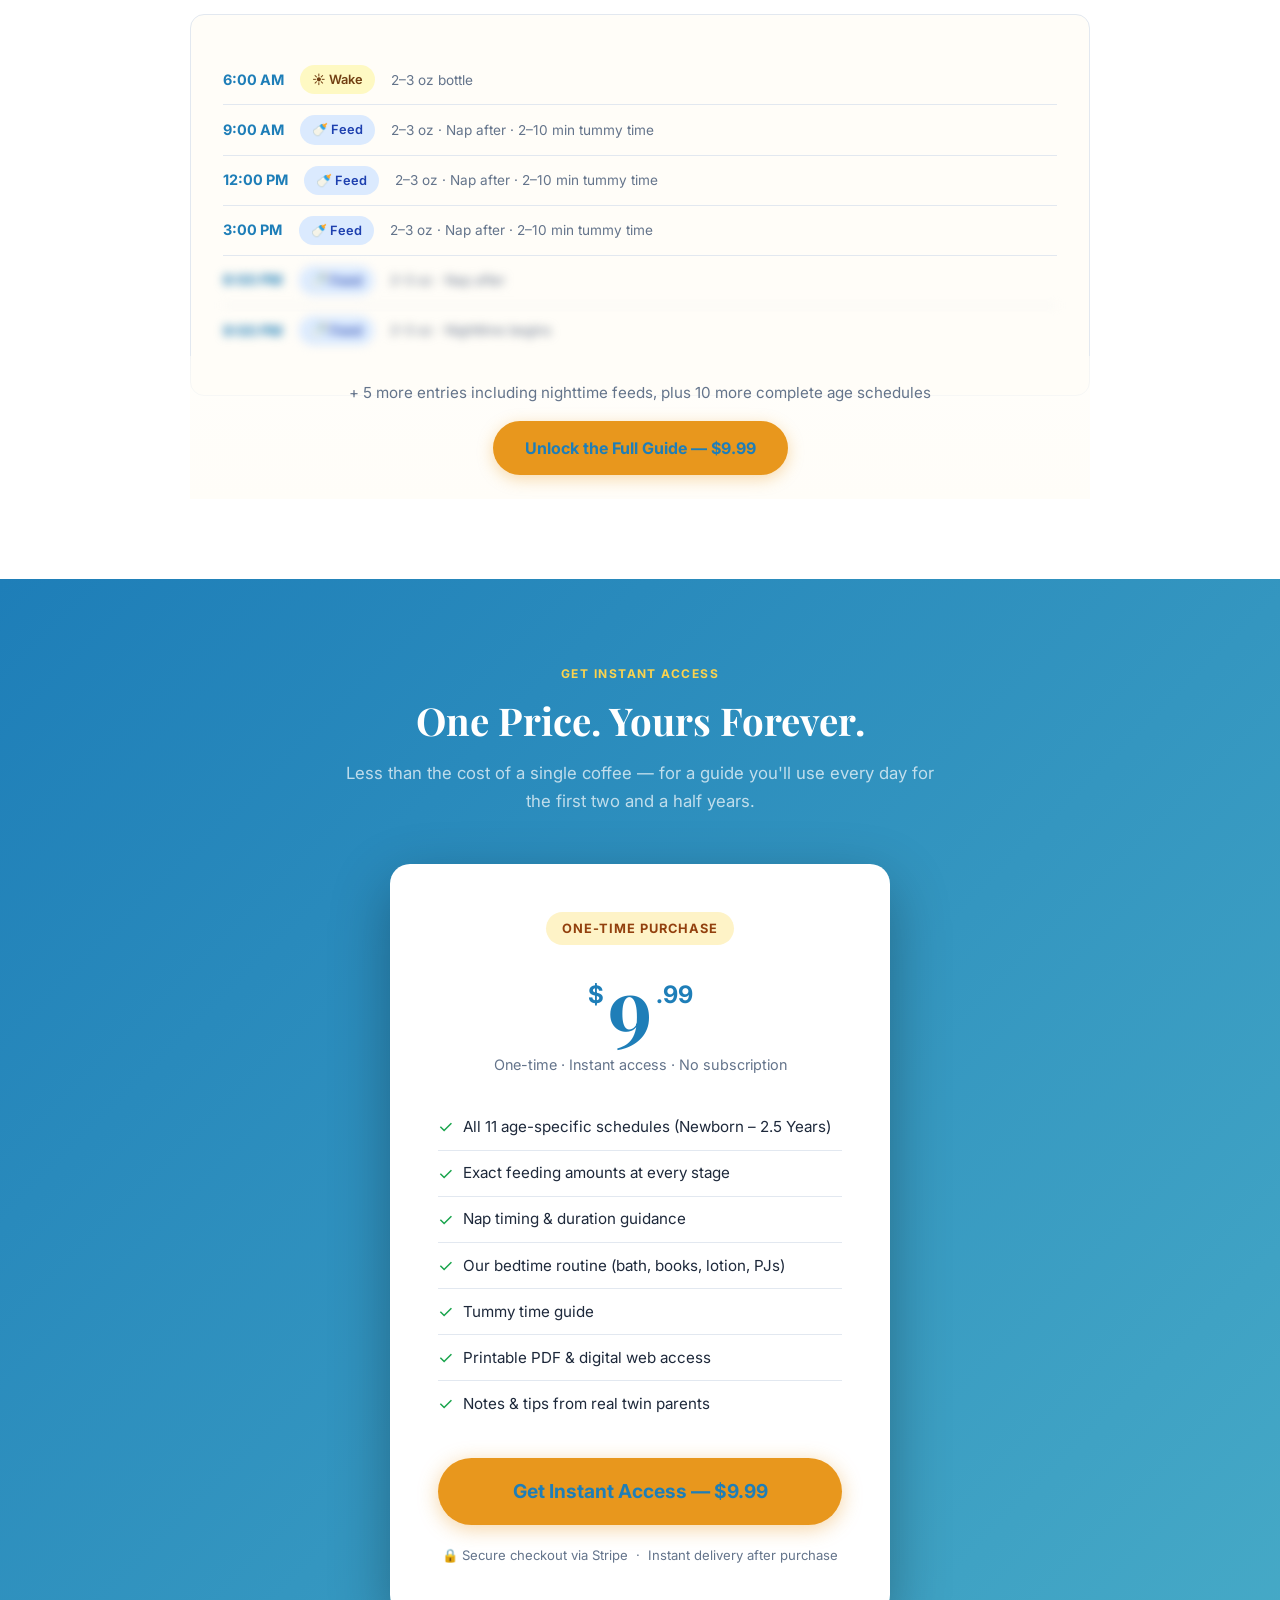
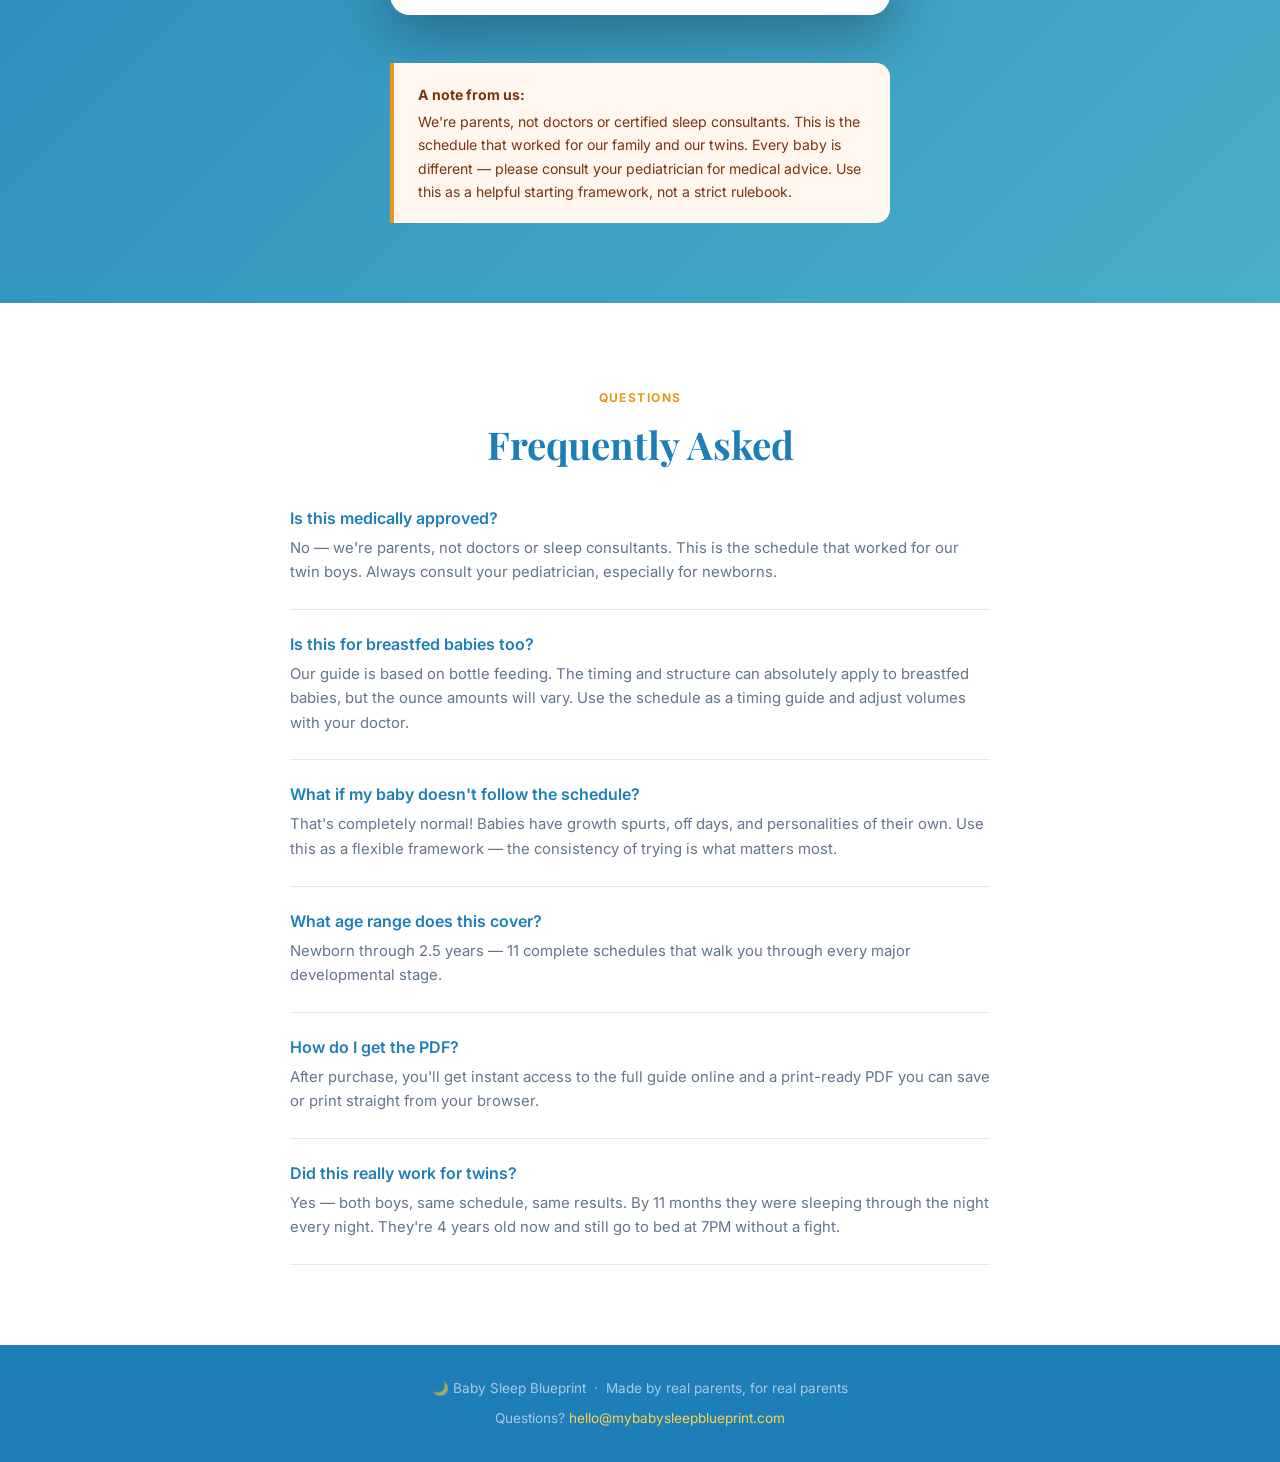
==== commit be1f75c4: "Add files via upload" ====
--- a/index.html
+++ b/index.html
@@ -295,7 +295,7 @@
 <!-- FOOTER -->
 <footer>
   <p>🌙 Baby Sleep Blueprint &nbsp;·&nbsp; Made by real parents, for real parents</p>
-  <p style="margin-top:8px;">Questions? <a href="mailto:hello@babysleepblueprint.com">hello@babysleepblueprint.com</a></p>
+  <p style="margin-top:8px;">Questions? <a href="mailto:hello@mybabysleepblueprint.com">hello@mybabysleepblueprint.com</a></p>
 </footer>
 
 </body>
--- a/style.css
+++ b/style.css
@@ -0,0 +1,629 @@
+@import url('https://fonts.googleapis.com/css2?family=Playfair+Display:ital,wght@0,400;0,700;1,400&family=Inter:wght@300;400;500;600;700&display=swap');
+
+*, *::before, *::after { box-sizing: border-box; margin: 0; padding: 0; }
+
+:root {
+  --navy: #1E7EB8;
+  --gold: #E8971D;
+  --gold-light: #FEF3C7;
+  --bg: #FFFDF8;
+  --white: #FFFFFF;
+  --text: #1E293B;
+  --muted: #64748B;
+  --border: #E2E8F0;
+  --radius: 14px;
+  --shadow: 0 4px 24px rgba(0,0,0,0.07);
+  --shadow-lg: 0 12px 40px rgba(0,0,0,0.12);
+
+  /* Activity colors */
+  --feed-bg: #DBEAFE;
+  --feed-text: #1E40AF;
+  --meal-bg: #FEF3C7;
+  --meal-text: #92400E;
+  --nap-bg: #EDE9FE;
+  --nap-text: #5B21B6;
+  --play-bg: #DCFCE7;
+  --play-text: #166534;
+  --bath-bg: #CFFAFE;
+  --bath-text: #164E63;
+  --routine-bg: #FCE7F3;
+  --routine-text: #9D174D;
+  --wake-bg: #FEF9C3;
+  --wake-text: #713F12;
+  --bedtime-bg: #1E293B;
+  --bedtime-text: #FFFFFF;
+}
+
+html { scroll-behavior: smooth; }
+
+body {
+  font-family: 'Inter', sans-serif;
+  background: var(--bg);
+  color: var(--text);
+  line-height: 1.65;
+}
+
+h1, h2, h3, h4 { font-family: 'Playfair Display', serif; line-height: 1.25; }
+
+/* ── NAV ── */
+.nav {
+  position: sticky;
+  top: 0;
+  z-index: 100;
+  background: rgba(255,253,248,0.95);
+  backdrop-filter: blur(8px);
+  border-bottom: 1px solid var(--border);
+  padding: 14px 24px;
+  display: flex;
+  align-items: center;
+  justify-content: space-between;
+}
+.nav-logo {
+  font-family: 'Playfair Display', serif;
+  font-size: 1.2rem;
+  font-weight: 700;
+  color: var(--navy);
+  text-decoration: none;
+  display: flex;
+  align-items: center;
+  gap: 8px;
+}
+.nav-logo span { font-size: 1.4rem; }
+
+/* ── BUTTONS ── */
+.btn {
+  display: inline-block;
+  font-family: 'Inter', sans-serif;
+  font-weight: 700;
+  text-decoration: none;
+  border: none;
+  cursor: pointer;
+  transition: all 0.2s ease;
+  border-radius: 50px;
+}
+.btn-primary {
+  background: var(--gold);
+  color: var(--navy);
+  padding: 14px 32px;
+  font-size: 1rem;
+  box-shadow: 0 4px 16px rgba(232,151,29,0.35);
+}
+.btn-primary:hover { transform: translateY(-2px); box-shadow: 0 8px 28px rgba(232,151,29,0.45); }
+.btn-primary-lg {
+  background: var(--gold);
+  color: var(--navy);
+  padding: 18px 48px;
+  font-size: 1.2rem;
+  box-shadow: 0 4px 20px rgba(232,151,29,0.4);
+}
+.btn-primary-lg:hover { transform: translateY(-3px); box-shadow: 0 10px 36px rgba(232,151,29,0.5); }
+.btn-outline {
+  background: transparent;
+  color: var(--navy);
+  padding: 12px 28px;
+  font-size: 0.95rem;
+  border: 2px solid var(--navy);
+}
+.btn-outline:hover { background: var(--navy); color: var(--white); }
+
+/* ── HERO ── */
+.hero {
+  background: linear-gradient(135deg, var(--navy) 0%, #4AAEC8 100%);
+  color: var(--white);
+  padding: 80px 24px 100px;
+  text-align: center;
+  position: relative;
+  overflow: hidden;
+}
+.hero::before {
+  content: '';
+  position: absolute;
+  top: -60px; right: -60px;
+  width: 300px; height: 300px;
+  background: rgba(232,151,29,0.1);
+  border-radius: 50%;
+}
+.hero::after {
+  content: '';
+  position: absolute;
+  bottom: -80px; left: -40px;
+  width: 250px; height: 250px;
+  background: rgba(255,255,255,0.04);
+  border-radius: 50%;
+}
+.hero-inner { max-width: 760px; margin: 0 auto; position: relative; z-index: 1; }
+.hero-badge {
+  display: inline-block;
+  background: rgba(232,151,29,0.25);
+  color: #FCD34D;
+  font-size: 0.8rem;
+  font-weight: 600;
+  letter-spacing: 0.1em;
+  text-transform: uppercase;
+  padding: 6px 16px;
+  border-radius: 50px;
+  margin-bottom: 20px;
+  border: 1px solid rgba(232,151,29,0.4);
+}
+.hero h1 {
+  font-size: clamp(2rem, 5vw, 3.2rem);
+  color: var(--white);
+  margin-bottom: 20px;
+}
+.hero h1 em { color: #FCD34D; font-style: italic; }
+.hero p {
+  font-size: 1.15rem;
+  color: rgba(255,255,255,0.82);
+  max-width: 580px;
+  margin: 0 auto 36px;
+  font-weight: 300;
+}
+.hero-cta-group { display: flex; flex-direction: column; align-items: center; gap: 14px; }
+.hero-trust {
+  font-size: 0.82rem;
+  color: rgba(255,255,255,0.55);
+  margin-top: 4px;
+}
+.hero-stats {
+  display: flex;
+  justify-content: center;
+  gap: 48px;
+  margin-top: 56px;
+  padding-top: 48px;
+  border-top: 1px solid rgba(255,255,255,0.12);
+}
+.hero-stat { text-align: center; }
+.hero-stat-num {
+  font-family: 'Playfair Display', serif;
+  font-size: 2.2rem;
+  font-weight: 700;
+  color: #FCD34D;
+  display: block;
+}
+.hero-stat-label {
+  font-size: 0.82rem;
+  color: rgba(255,255,255,0.6);
+  text-transform: uppercase;
+  letter-spacing: 0.05em;
+}
+
+/* ── SECTIONS ── */
+section { padding: 80px 24px; }
+.section-inner { max-width: 900px; margin: 0 auto; }
+.section-label {
+  display: inline-block;
+  font-size: 0.75rem;
+  font-weight: 700;
+  letter-spacing: 0.12em;
+  text-transform: uppercase;
+  color: var(--gold);
+  margin-bottom: 12px;
+}
+.section-title {
+  font-size: clamp(1.6rem, 4vw, 2.4rem);
+  color: var(--navy);
+  margin-bottom: 16px;
+}
+.section-sub {
+  font-size: 1.05rem;
+  color: var(--muted);
+  max-width: 600px;
+  margin-bottom: 48px;
+}
+.text-center { text-align: center; }
+.text-center .section-sub { margin-left: auto; margin-right: auto; }
+
+/* ── STORY ── */
+.story { background: var(--white); }
+.story-grid {
+  display: grid;
+  grid-template-columns: 1fr 1fr;
+  gap: 64px;
+  align-items: center;
+}
+.story-quote {
+  font-family: 'Playfair Display', serif;
+  font-size: 1.5rem;
+  font-style: italic;
+  color: var(--navy);
+  line-height: 1.5;
+  border-left: 4px solid var(--gold);
+  padding-left: 24px;
+  margin-bottom: 24px;
+}
+.story-text p {
+  color: var(--muted);
+  margin-bottom: 16px;
+  font-size: 1rem;
+}
+.story-visual {
+  background: linear-gradient(135deg, var(--navy) 0%, #4AAEC8 100%);
+  border-radius: var(--radius);
+  padding: 40px;
+  color: var(--white);
+  text-align: center;
+}
+.story-visual .moon { font-size: 4rem; margin-bottom: 16px; display: block; }
+.story-visual h3 { color: #FCD34D; font-size: 1.4rem; margin-bottom: 8px; }
+.story-visual p { color: rgba(255,255,255,0.75); font-size: 0.95rem; }
+.story-milestones { margin-top: 24px; display: flex; flex-direction: column; gap: 12px; }
+.milestone {
+  background: rgba(255,255,255,0.08);
+  border-radius: 10px;
+  padding: 12px 16px;
+  display: flex;
+  align-items: center;
+  gap: 12px;
+  text-align: left;
+}
+.milestone-icon { font-size: 1.4rem; }
+.milestone-text { font-size: 0.88rem; color: rgba(255,255,255,0.85); }
+.milestone-text strong { color: #FCD34D; display: block; font-size: 0.95rem; }
+
+/* ── WHAT'S INSIDE ── */
+.whats-inside { background: var(--bg); }
+.features-grid {
+  display: grid;
+  grid-template-columns: repeat(3, 1fr);
+  gap: 24px;
+}
+.feature-card {
+  background: var(--white);
+  border-radius: var(--radius);
+  padding: 28px 24px;
+  border: 1px solid var(--border);
+  box-shadow: var(--shadow);
+  transition: transform 0.2s, box-shadow 0.2s;
+}
+.feature-card:hover { transform: translateY(-4px); box-shadow: var(--shadow-lg); }
+.feature-icon-wrap {
+  width: 50px;
+  height: 50px;
+  background: #EBF4FB;
+  border-radius: 12px;
+  display: flex;
+  align-items: center;
+  justify-content: center;
+  margin-bottom: 16px;
+}
+.feature-icon-wrap svg { width: 24px; height: 24px; }
+.feature-card h3 { font-size: 1.05rem; color: var(--navy); margin-bottom: 8px; }
+.feature-card p { font-size: 0.9rem; color: var(--muted); }
+
+/* ── SCHEDULE PREVIEW ── */
+.preview { background: var(--white); }
+.age-tabs {
+  display: flex;
+  flex-wrap: wrap;
+  gap: 8px;
+  margin-bottom: 32px;
+}
+.age-tab {
+  background: var(--bg);
+  border: 1.5px solid var(--border);
+  border-radius: 50px;
+  padding: 8px 18px;
+  font-size: 0.85rem;
+  font-weight: 600;
+  color: var(--muted);
+  cursor: default;
+}
+.age-tab.active {
+  background: var(--navy);
+  color: var(--white);
+  border-color: var(--navy);
+}
+.preview-card {
+  background: var(--bg);
+  border: 1px solid var(--border);
+  border-radius: var(--radius);
+  padding: 32px;
+}
+.preview-entry {
+  display: flex;
+  align-items: center;
+  gap: 16px;
+  padding: 10px 0;
+  border-bottom: 1px solid var(--border);
+}
+.preview-entry:last-child { border-bottom: none; }
+.preview-time {
+  font-weight: 700;
+  font-size: 0.9rem;
+  color: var(--navy);
+  min-width: 60px;
+}
+.preview-badge {
+  display: inline-flex;
+  align-items: center;
+  gap: 5px;
+  padding: 4px 12px;
+  border-radius: 50px;
+  font-size: 0.8rem;
+  font-weight: 600;
+}
+.badge-feed { background: var(--feed-bg); color: var(--feed-text); }
+.badge-nap { background: var(--nap-bg); color: var(--nap-text); }
+.badge-play { background: var(--play-bg); color: var(--play-text); }
+.badge-bath { background: var(--bath-bg); color: var(--bath-text); }
+.badge-bedtime { background: var(--bedtime-bg); color: var(--bedtime-text); }
+.badge-meal { background: var(--meal-bg); color: var(--meal-text); }
+.badge-wake { background: var(--wake-bg); color: var(--wake-text); }
+.badge-routine { background: var(--routine-bg); color: var(--routine-text); }
+
+.preview-note {
+  font-size: 0.85rem;
+  color: var(--muted);
+}
+.preview-blur {
+  filter: blur(5px);
+  user-select: none;
+  pointer-events: none;
+}
+.preview-overlay {
+  text-align: center;
+  padding: 24px;
+  background: linear-gradient(0deg, rgba(255,253,248,1) 0%, rgba(255,253,248,0.6) 100%);
+  margin-top: -40px;
+  position: relative;
+  z-index: 2;
+}
+.preview-overlay p { color: var(--muted); font-size: 0.95rem; margin-bottom: 16px; }
+
+/* ── PRICING ── */
+.pricing { background: linear-gradient(135deg, var(--navy) 0%, #4AAEC8 100%); color: var(--white); }
+.pricing .section-title { color: var(--white); }
+.pricing .section-sub { color: rgba(255,255,255,0.7); }
+.price-card {
+  background: var(--white);
+  border-radius: 20px;
+  padding: 48px;
+  max-width: 500px;
+  margin: 0 auto;
+  text-align: center;
+  box-shadow: 0 20px 60px rgba(0,0,0,0.3);
+}
+.price-badge {
+  display: inline-block;
+  background: #FEF3C7;
+  color: #92400E;
+  font-size: 0.8rem;
+  font-weight: 700;
+  letter-spacing: 0.08em;
+  text-transform: uppercase;
+  padding: 6px 16px;
+  border-radius: 50px;
+  margin-bottom: 20px;
+}
+.price-amount {
+  display: flex;
+  align-items: flex-start;
+  justify-content: center;
+  gap: 4px;
+  margin-bottom: 8px;
+}
+.price-dollar { font-size: 1.5rem; font-weight: 700; color: var(--navy); margin-top: 10px; }
+.price-number {
+  font-family: 'Playfair Display', serif;
+  font-size: 5rem;
+  font-weight: 700;
+  color: var(--navy);
+  line-height: 1;
+}
+.price-cents { font-size: 1.5rem; font-weight: 700; color: var(--navy); margin-top: 10px; }
+.price-sub { color: var(--muted); font-size: 0.9rem; margin-bottom: 28px; }
+.price-includes {
+  list-style: none;
+  margin-bottom: 32px;
+  text-align: left;
+}
+.price-includes li {
+  display: flex;
+  align-items: center;
+  gap: 10px;
+  padding: 8px 0;
+  font-size: 0.95rem;
+  color: var(--text);
+  border-bottom: 1px solid var(--border);
+}
+.price-includes li:last-child { border-bottom: none; }
+.price-check { color: #16A34A; font-size: 1.1rem; }
+.price-guarantee {
+  margin-top: 20px;
+  font-size: 0.82rem;
+  color: var(--muted);
+}
+
+/* ── DISCLAIMER ── */
+.disclaimer {
+  background: #FFF7ED;
+  border-left: 4px solid var(--gold);
+  border-radius: 0 var(--radius) var(--radius) 0;
+  padding: 20px 24px;
+  margin: 48px 0 0;
+  max-width: 700px;
+}
+.disclaimer p { font-size: 0.88rem; color: #78350F; }
+.disclaimer p strong { display: block; margin-bottom: 4px; }
+
+/* ── FAQ ── */
+.faq { background: var(--white); }
+.faq-list { max-width: 700px; margin: 0 auto; }
+.faq-item {
+  border-bottom: 1px solid var(--border);
+  padding: 24px 0;
+}
+.faq-item h3 { font-size: 1rem; color: var(--navy); margin-bottom: 8px; font-family: 'Inter', sans-serif; font-weight: 600; }
+.faq-item p { font-size: 0.93rem; color: var(--muted); }
+
+/* ── FOOTER ── */
+footer {
+  background: var(--navy);
+  color: rgba(255,255,255,0.6);
+  text-align: center;
+  padding: 32px 24px;
+  font-size: 0.85rem;
+}
+footer a { color: #FCD34D; text-decoration: none; }
+
+/* ── RESPONSIVE ── */
+@media (max-width: 768px) {
+  .story-grid { grid-template-columns: 1fr; gap: 32px; }
+  .features-grid { grid-template-columns: 1fr; }
+  .hero-stats { gap: 24px; }
+  .price-card { padding: 32px 24px; }
+}
+@media (max-width: 480px) {
+  .hero-stats { flex-direction: column; gap: 20px; border-top: none; }
+  section { padding: 56px 16px; }
+}
+
+/* ── SCHEDULE PAGE ── */
+.schedule-header {
+  background: linear-gradient(135deg, var(--navy) 0%, #4AAEC8 100%);
+  color: var(--white);
+  padding: 40px 24px;
+  text-align: center;
+}
+.schedule-header h1 { color: var(--white); font-size: clamp(1.8rem, 4vw, 2.6rem); }
+.schedule-header p { color: rgba(255,255,255,0.75); margin-top: 8px; font-size: 1rem; }
+.schedule-header-actions {
+  margin-top: 24px;
+  display: flex;
+  justify-content: center;
+  gap: 12px;
+  flex-wrap: wrap;
+}
+.btn-print {
+  background: rgba(255,255,255,0.15);
+  color: var(--white);
+  padding: 12px 28px;
+  border-radius: 50px;
+  font-family: 'Inter', sans-serif;
+  font-weight: 600;
+  font-size: 0.95rem;
+  border: 1.5px solid rgba(255,255,255,0.3);
+  cursor: pointer;
+  transition: all 0.2s;
+}
+.btn-print:hover { background: rgba(255,255,255,0.25); }
+
+.schedule-page { padding: 48px 24px; max-width: 960px; margin: 0 auto; }
+
+.schedule-toc {
+  background: var(--white);
+  border: 1px solid var(--border);
+  border-radius: var(--radius);
+  padding: 28px 32px;
+  margin-bottom: 48px;
+}
+.schedule-toc h2 { font-size: 1.1rem; color: var(--navy); margin-bottom: 16px; }
+.toc-grid {
+  display: grid;
+  grid-template-columns: repeat(auto-fill, minmax(180px, 1fr));
+  gap: 8px;
+}
+.toc-link {
+  display: block;
+  background: var(--bg);
+  border: 1px solid var(--border);
+  border-radius: 8px;
+  padding: 8px 14px;
+  font-size: 0.85rem;
+  font-weight: 600;
+  color: var(--navy);
+  text-decoration: none;
+  transition: all 0.2s;
+}
+.toc-link:hover { background: var(--navy); color: var(--white); }
+
+.schedule-block {
+  background: var(--white);
+  border: 1px solid var(--border);
+  border-radius: var(--radius);
+  margin-bottom: 32px;
+  overflow: hidden;
+  box-shadow: var(--shadow);
+  page-break-inside: avoid;
+}
+.schedule-block-header {
+  background: var(--navy);
+  padding: 20px 28px;
+  display: flex;
+  align-items: center;
+  gap: 16px;
+}
+.schedule-block-header h2 { color: var(--white); font-size: 1.3rem; }
+.schedule-block-header .age-icon { font-size: 2rem; }
+.schedule-block-note {
+  background: #FFF7ED;
+  border-bottom: 1px solid #FDE68A;
+  padding: 12px 28px;
+  font-size: 0.85rem;
+  color: #92400E;
+  display: flex;
+  align-items: flex-start;
+  gap: 8px;
+}
+.schedule-entries { padding: 8px 0; }
+.schedule-entry {
+  display: flex;
+  align-items: center;
+  gap: 16px;
+  padding: 11px 28px;
+  border-bottom: 1px solid #F1F5F9;
+  transition: background 0.15s;
+}
+.schedule-entry:last-child { border-bottom: none; }
+.schedule-entry:hover { background: #FAFAFA; }
+.entry-time {
+  font-weight: 700;
+  font-size: 0.88rem;
+  color: var(--navy);
+  min-width: 80px;
+  font-variant-numeric: tabular-nums;
+}
+.entry-badge {
+  display: inline-flex;
+  align-items: center;
+  gap: 5px;
+  padding: 4px 12px;
+  border-radius: 50px;
+  font-size: 0.78rem;
+  font-weight: 700;
+  min-width: 110px;
+  justify-content: center;
+}
+.entry-desc { font-size: 0.9rem; color: var(--muted); }
+.entry-desc strong { color: var(--text); }
+
+.tips-section {
+  background: linear-gradient(135deg, #EFF6FF, #F0FDF4);
+  border: 1px solid #BFDBFE;
+  border-radius: var(--radius);
+  padding: 32px;
+  margin-top: 8px;
+  margin-bottom: 48px;
+}
+.tips-section h2 { color: var(--navy); font-size: 1.3rem; margin-bottom: 20px; }
+.tips-grid { display: grid; grid-template-columns: 1fr 1fr; gap: 16px; }
+.tip-card {
+  background: var(--white);
+  border-radius: 10px;
+  padding: 18px 20px;
+  border: 1px solid #BFDBFE;
+}
+.tip-card h3 { font-size: 0.92rem; color: var(--navy); margin-bottom: 6px; font-family: 'Inter', sans-serif; font-weight: 700; }
+.tip-card p { font-size: 0.85rem; color: var(--muted); }
+.tip-icon { font-size: 1.3rem; margin-bottom: 6px; display: block; }
+
+/* ── PRINT STYLES ── */
+@media print {
+  .nav, .schedule-header-actions, .schedule-toc, .tips-section,
+  .btn-print, footer { display: none !important; }
+  .schedule-header { padding: 20px; }
+  body { background: white; }
+  .schedule-block { box-shadow: none; border: 1px solid #ccc; margin-bottom: 16px; }
+  .schedule-entry { padding: 8px 16px; }
+  .schedule-page { padding: 0; max-width: 100%; }
+}
